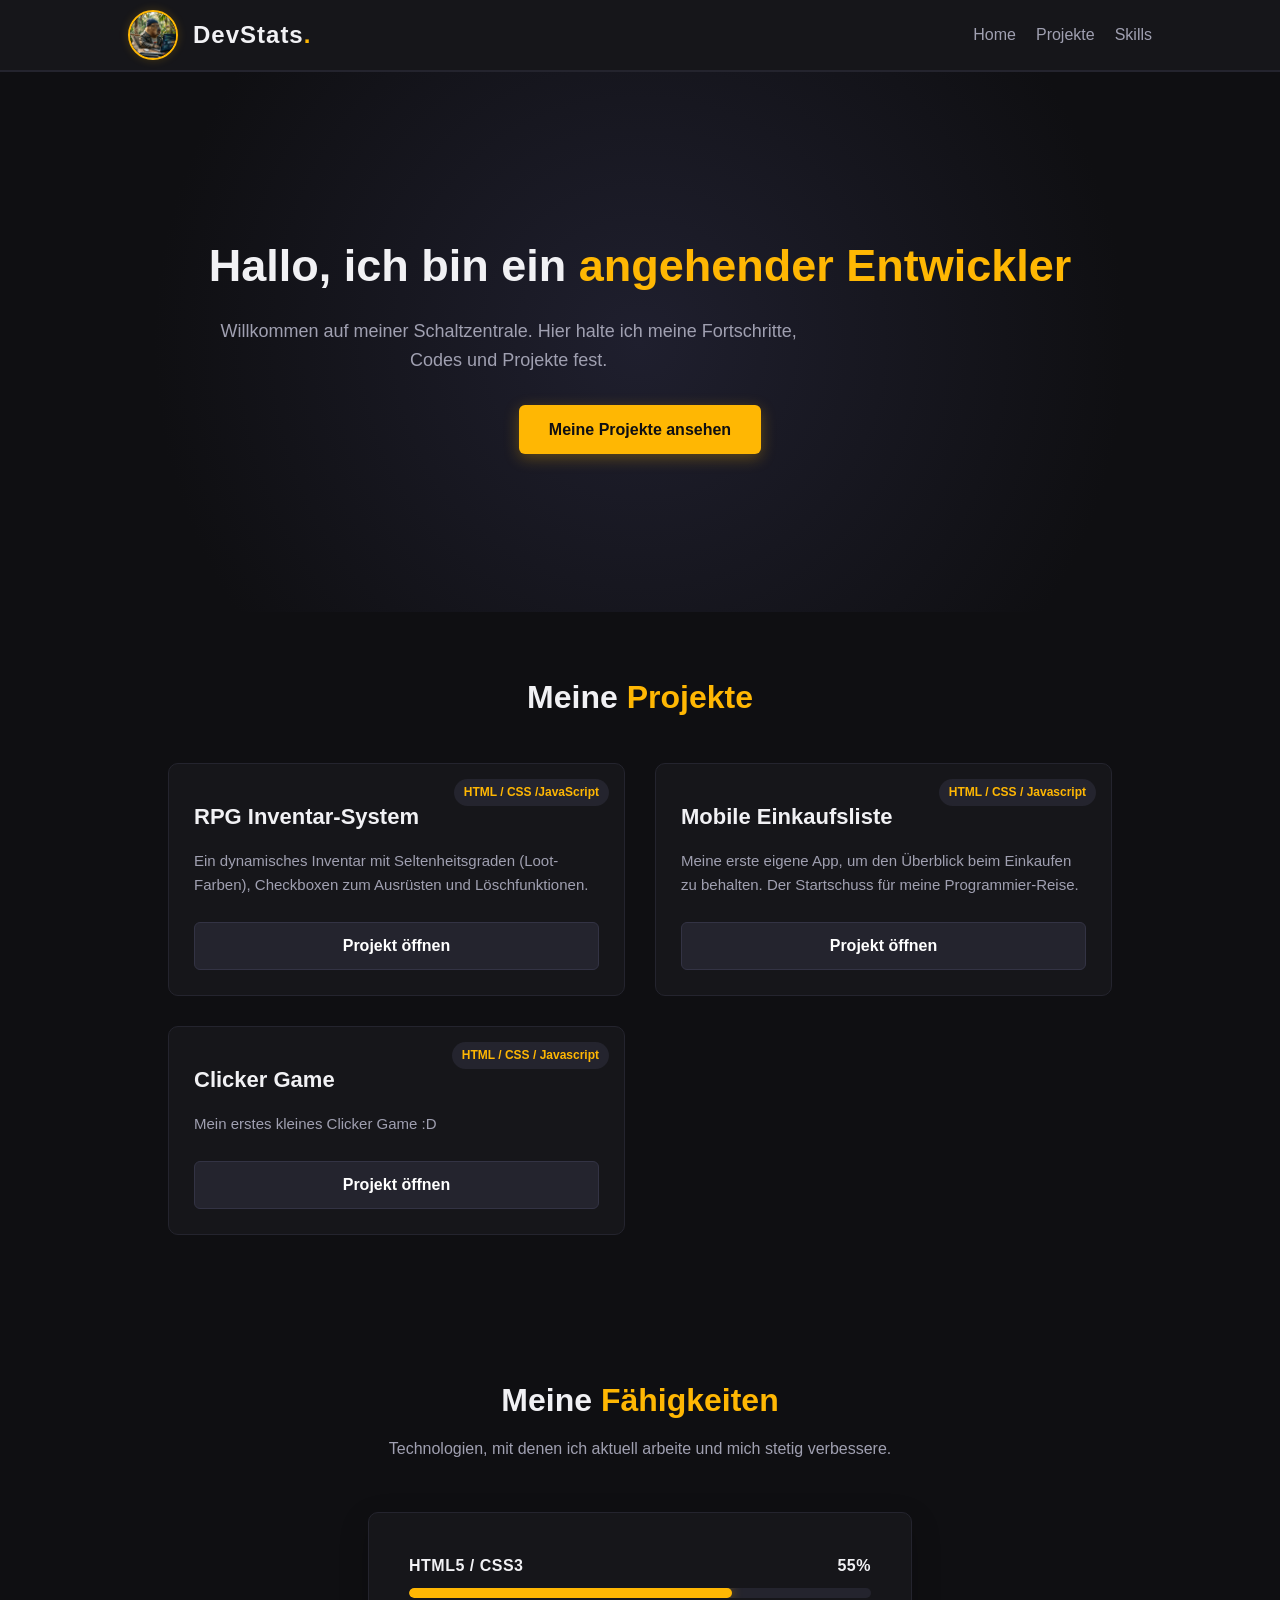
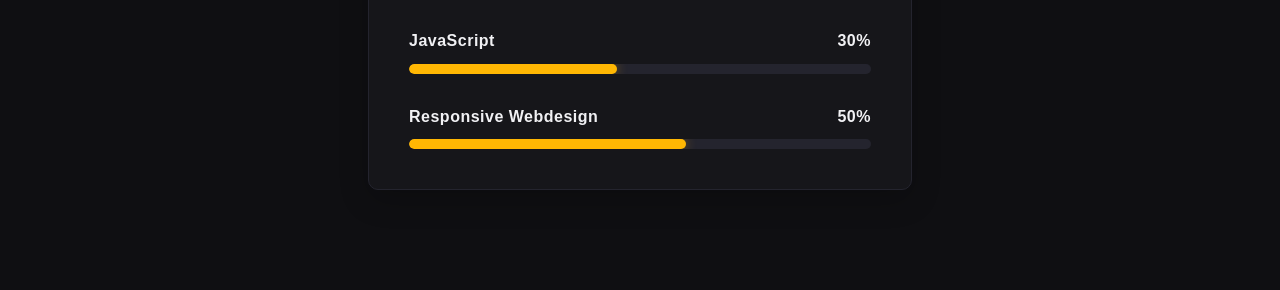
==== index.html @ e4fd473c "Modify skill percentages in index.html Updated skill levels for HTML, JavaScript, and Responsive Web" ====
<!DOCTYPE html>
<html lang="de">
<head>
    <meta charset="UTF-8">
    <meta name="viewport" content="width=device-width, initial-scale=1.0">
    <title>Mein Entwickler Portfolio</title>
    <link rel="stylesheet" href="style.css">
</head>
<body>

    <nav class="navbar">
        <div class="brand-container">
            <img src="capybara.png" alt="Dev Capybara" class="nav-avatar">
            <div class="logo">DevStats<span>.</span></div>
        </div>
        
        <ul class="nav-links">
            <li><a href="#home">Home</a></li>
            <li><a href="#projekte">Projekte</a></li>
            <li><a href="#skills">Skills</a></li>
        </ul>
    </nav>

    <header id="home" class="hero">
        <div class="hero-content">
            <h1>Hallo, ich bin ein <span class="highlight">angehender Entwickler</span></h1>
            <p>Willkommen auf meiner Schaltzentrale. Hier halte ich meine Fortschritte, Codes und Projekte fest.</p>
            <a href="#projekte" class="btn-main">Meine Projekte ansehen</a>
        </div>
    </header>

    <section id="projekte" class="projects-section">
        <h2>Meine <span class="highlight">Projekte</span></h2>
        
        <div class="projects-grid">
            
            <div class="project-card">
                <div class="card-badge">HTML / CSS /JavaScript</div>
                <h3>RPG Inventar-System</h3>
                <p>Ein dynamisches Inventar mit Seltenheitsgraden (Loot-Farben), Checkboxen zum Ausrüsten und Löschfunktionen.</p>
                <a href="invent/index.html" class="btn-link">Projekt öffnen</a>
            </div>

            <div class="project-card">
                <div class="card-badge">HTML / CSS / Javascript</div>
                <h3>Mobile Einkaufsliste</h3>
                <p>Meine erste eigene App, um den Überblick beim Einkaufen zu behalten. Der Startschuss für meine Programmier-Reise.</p>
                <a href="einkauf/index.html" class="btn-link">Projekt öffnen</a>
            </div>

            <div class="project-card">
                <div class="card-badge">HTML / CSS / Javascript</div>
                <h3>Clicker Game</h3>
                <p>Mein erstes kleines Clicker Game :D</p>
                <a href="clicker/index.html" class="btn-link">Projekt öffnen</a>
            </div>

        </div>
    </section>
<section id="skills" class="skills-section">
        <h2>Meine <span class="highlight">Fähigkeiten</span></h2>
        <p class="skills-subtitle">Technologien, mit denen ich aktuell arbeite und mich stetig verbessere.</p>
        
        <div class="skills-container">
            
            <div class="skill-box">
                <div class="skill-info">
                    <span>HTML5 / CSS3</span>
                    <span>55%</span>
                </div>
                <div class="progress-bar">
                    <div class="progress-fill html-css"></div>
                </div>
            </div>

            <div class="skill-box">
                <div class="skill-info">
                    <span>JavaScript</span>
                    <span>30%</span>
                </div>
                <div class="progress-bar">
                    <div class="progress-fill js"></div>
                </div>
            </div>

            <div class="skill-box">
                <div class="skill-info">
                    <span>Responsive Webdesign</span>
                    <span>50%</span>
                </div>
                <div class="progress-bar">
                    <div class="progress-fill responsive"></div>
                </div>
            </div>

        </div>
    </section>
</body>
</html>
---- style.css ----
/* ==========================================
   GLOBAL STYLES (HINTERGRUND & SCHRIFT)
   ========================================== */
* {
    box-sizing: border-box;
    margin: 0;
    padding: 0;
}

html {
    scroll-behavior: smooth; /* Sorgt für smoothes Scrollen beim Klick auf Nav-Links */
}

body {
    background-color: #0f0f12; /* Extrem edles, fast schwarzes Design */
    color: #f1f1f4;
    font-family: 'Segoe UI', Roboto, sans-serif;
    line-height: 1.6;
}

.highlight {
    color: #ffb703; /* Unser bewährtes Gold/Gelb für Akzente */
}

/* ==========================================
   NAVIGATIONSLEISTE (INKL. CAPYBARA)
   ========================================== */
.navbar {
    display: flex;
    justify-content: space-between;
    align-items: center;
    padding: 10px 10%; /* Perfekter Sitz für das Bild */
    background-color: #16161a;
    border-bottom: 2px solid #24242e;
    position: sticky;
    top: 0;
    z-index: 100;
}

/* Container, der Bild und Text sauber nebeneinander hält */
.brand-container {
    display: flex;
    align-items: center;
    gap: 15px; /* Abstand zwischen Capybara und Schrift */
}

/* STYLING FÜR DAS CAPYBARA BILD */
.nav-avatar {
    width: 50px;              /* Perfekte Größe für die Leiste */
    height: 50px;
    border-radius: 50%;       /* Macht das eckige Bild kreisrund */
    object-fit: cover;        /* Verhindert, dass das Bild verzerrt wird */
    border: 2px solid #ffb703; /* Edler goldener Rahmen */
    box-shadow: 0 0 10px rgba(255, 183, 3, 0.2);
    transition: transform 0.4s ease; /* Macht die Drehung geschmeidig */
}

/* Wenn man mit der Maus aufs Capybara zeigt, dreht es sich */
.nav-avatar:hover {
    transform: rotate(360deg);
}

.navbar .logo {
    font-size: 24px;
    font-weight: bold;
    letter-spacing: 1px;
}

.navbar .logo span {
    color: #ffb703;
}

.nav-links {
    display: flex;
    list-style: none;
}

.nav-links li {
    margin-left: 20px;
}

.nav-links a {
    color: #a0a0b1;
    text-decoration: none;
    font-weight: 500;
    transition: color 0.2s;
}

.nav-links a:hover {
    color: #ffb703;
}

/* ==========================================
   HERO SECTION (STARTBEREICH)
   ========================================== */
.hero {
    height: 60vh;
    display: flex;
    justify-content: center;
    align-items: center;
    text-align: center;
    background: radial-gradient(circle at center, #1f1f2e 0%, #0f0f12 70%);
    padding: 0 20px;
}

.hero h1 {
    font-size: 45px;
    margin-bottom: 15px;
}

.hero p {
    font-size: 18px;
    color: #a0a0b1;
    max-width: 600px;
    margin-bottom: 30px;
}

.btn-main {
    display: inline-block;
    padding: 12px 30px;
    background-color: #ffb703;
    color: #0f0f12;
    font-weight: bold;
    text-decoration: none;
    border-radius: 6px;
    box-shadow: 0 4px 15px rgba(255, 183, 3, 0.3);
    transition: transform 0.2s, background 0.2s;
}

.btn-main:hover {
    background-color: #e6a400;
    transform: translateY(-2px);
}

/* ==========================================
   PROJEKTBEREICH (GRID & KARTEN)
   ========================================== */
.projects-section {
    padding: 60px 10%;
    max-width: 1200px;
    margin: 0 auto;
}

.projects-section h2 {
    font-size: 32px;
    margin-bottom: 40px;
    text-align: center;
}

/* Das Grid-System für die Karten */
.projects-grid {
    display: grid;
    grid-template-columns: repeat(auto-fit, minmax(300px, 1fr)); /* Macht es automatisch responsiv */
    gap: 30px;
}

/* EINE PROJEKT-KARTE */
.project-card {
    background-color: #16161a;
    border: 1px solid #24242e;
    border-radius: 10px;
    padding: 25px;
    position: relative;
    display: flex;
    flex-direction: column;
    justify-content: space-between;
    transition: transform 0.3s, border-color 0.3s, box-shadow 0.3s;
}

.project-card:hover {
    transform: translateY(-5px); /* Karte hebt sich leicht an */
    border-color: #ffb703;
    box-shadow: 0 10px 20px rgba(0, 0, 0, 0.3);
}

.card-badge {
    position: absolute;
    top: 15px;
    right: 15px;
    background-color: #24242e;
    color: #ffb703;
    font-size: 12px;
    padding: 4px 10px;
    border-radius: 20px;
    font-weight: bold;
}

.project-card h3 {
    margin-top: 10px;
    margin-bottom: 15px;
    font-size: 22px;
}

.project-card p {
    color: #a0a0b1;
    font-size: 15px;
    margin-bottom: 25px;
    flex-grow: 1;
}

/* Die Links, die wie Buttons aussehen */
.btn-link {
    display: block;             /* Macht den Link breit wie einen Button */
    text-align: center;         /* Zentriert den Text */
    text-decoration: none;      /* Entfernt den Unterstrich */
    background-color: #24242e;
    color: white;
    border: 1px solid #333344;
    padding: 10px;
    border-radius: 6px;
    cursor: pointer;
    font-weight: bold;
    width: 100%;
    transition: background 0.2s, color 0.2s;
}

.btn-link:hover {
    background-color: #ffb703;
    color: #0f0f12;
    border-color: #ffb703;
}

/* ZUKUNFTS-KARTE (AUSGEGRAUT) */
.future-card {
    border-style: dashed; /* Gestrichelter Rahmen */
    opacity: 0.5;
    align-items: center;
    justify-content: center;
    text-align: center;
}

.lock-icon {
    font-size: 30px;
    margin-top: 15px;
}
/* ==========================================
   SKILLS SECTION (PROFESSIONAL)
   ========================================== */
.skills-section {
    padding: 80px 10% 100px 10%; /* Genug Platz nach unten */
    max-width: 800px;            /* Etwas schmaler für eine edle Optik */
    margin: 0 auto;
}

.skills-section h2 {
    font-size: 32px;
    margin-bottom: 10px;
    text-align: center;
}

.skills-subtitle {
    text-align: center;
    color: #a0a0b1;
    margin-bottom: 50px;
    font-size: 16px;
}

.skills-container {
    background-color: #16161a;
    border: 1px solid #24242e;
    border-radius: 10px;
    padding: 40px;
    box-shadow: 0 10px 30px rgba(0, 0, 0, 0.2);
}

/* Einzelner Skill-Block */
.skill-box {
    margin-bottom: 30px;
}
.skill-box:last-child {
    margin-bottom: 0; /* Entfernt den Abstand beim letzten Element */
}

/* Text über dem Balken */
.skill-info {
    display: flex;
    justify-content: space-between; /* Name links, Prozentzahl rechts */
    margin-bottom: 10px;
    font-weight: 600;
    font-size: 16px;
    letter-spacing: 0.5px;
}

/* Der graue Hintergrund-Balken */
.progress-bar {
    width: 100%;
    height: 10px;
    background-color: #24242e;
    border-radius: 5px;
    overflow: hidden; /* Schneidet die inneren Ecken sauber ab */
}

/* Die farbige Füllung */
.progress-fill {
    height: 100%;
    background-color: #ffb703; /* Unser edles Gold */
    border-radius: 5px;
    box-shadow: 0 0 12px rgba(255, 183, 3, 0.4); /* Dezentes, modernes Leuchten */
}

/* Hier steuern wir exakt die Prozentwerte für die Optik */
.html-css { width: 70%; }
.js       { width: 45%; }
.responsive { width: 60%; }
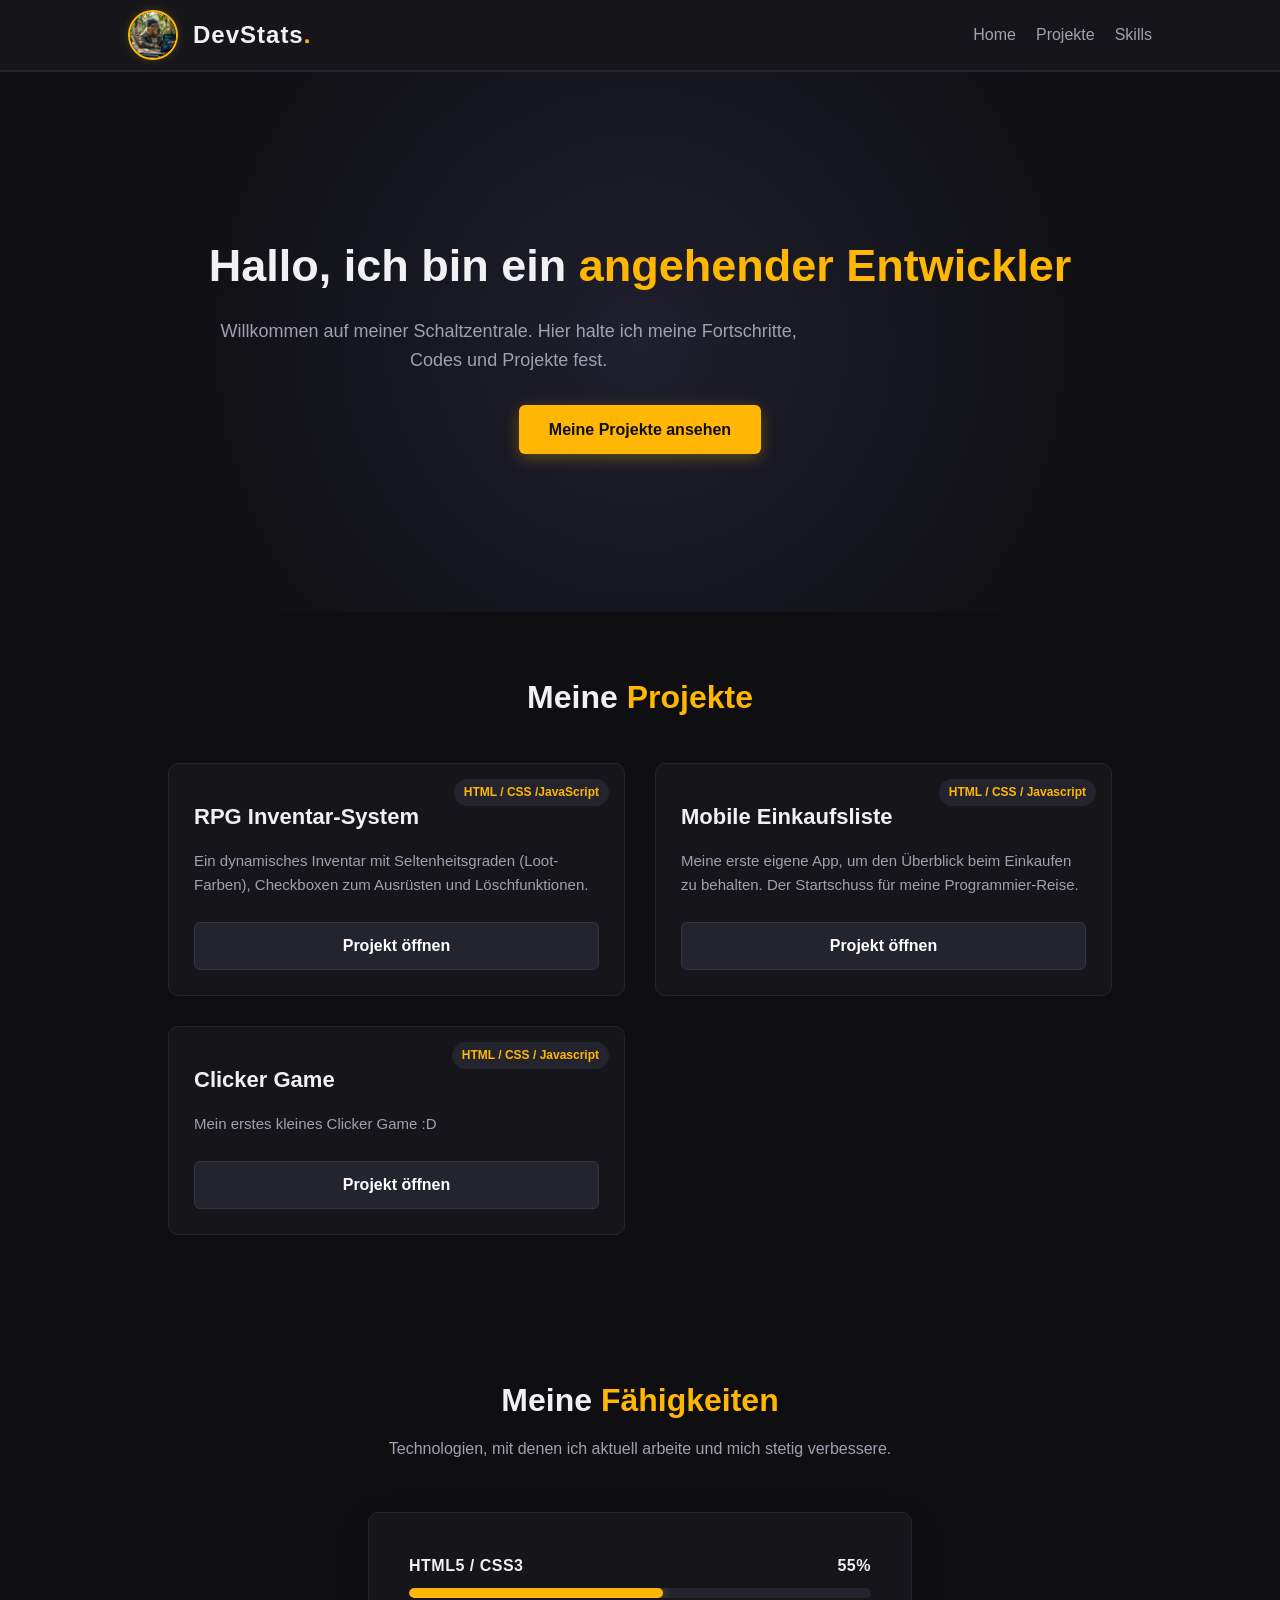
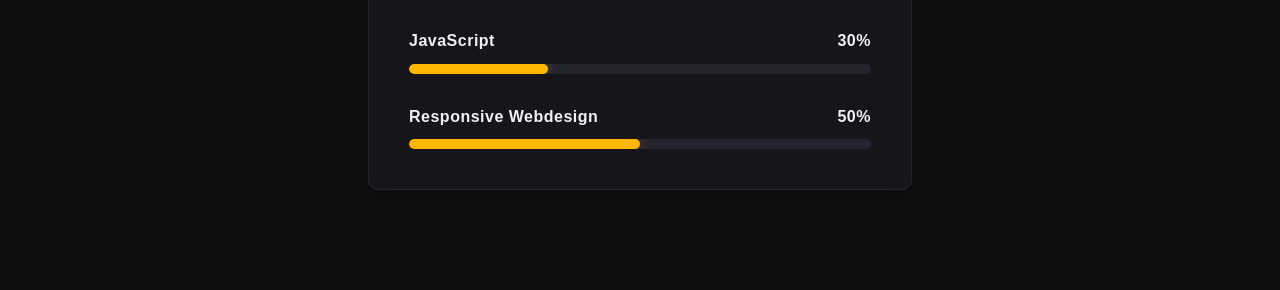
==== commit 929ccad2: "Update index.html" ====
--- a/index.html
+++ b/index.html
@@ -6,6 +6,18 @@
     <title>Mein Entwickler Portfolio</title>
     <link rel="stylesheet" href="style.css">
 </head>
+
+<!-- Google tag (gtag.js) -->
+<script async src="https://www.googletagmanager.com/gtag/js?id=G-N8KPRWXZYL"></script>
+<script>
+  window.dataLayer = window.dataLayer || [];
+  function gtag(){dataLayer.push(arguments);}
+  gtag('js', new Date());
+
+  gtag('config', 'G-N8KPRWXZYL');
+</script>
+
+    
 <body>
 
     <nav class="navbar">
--- a/style.css
+++ b/style.css
@@ -8,18 +8,17 @@
 }
 
 html {
-    scroll-behavior: smooth; /* Sorgt für smoothes Scrollen beim Klick auf Nav-Links */
-}
+    scroll-behavior: smooth;
 
 body {
-    background-color: #0f0f12; /* Extrem edles, fast schwarzes Design */
+    background-color: #0f0f12; 
     color: #f1f1f4;
     font-family: 'Segoe UI', Roboto, sans-serif;
     line-height: 1.6;
 }
 
 .highlight {
-    color: #ffb703; /* Unser bewährtes Gold/Gelb für Akzente */
+    color: #ffb703; 
 }
 
 /* ==========================================
@@ -29,7 +28,7 @@
     display: flex;
     justify-content: space-between;
     align-items: center;
-    padding: 10px 10%; /* Perfekter Sitz für das Bild */
+    padding: 10px 10%; 
     background-color: #16161a;
     border-bottom: 2px solid #24242e;
     position: sticky;
@@ -37,22 +36,22 @@
     z-index: 100;
 }
 
-/* Container, der Bild und Text sauber nebeneinander hält */
+
 .brand-container {
     display: flex;
     align-items: center;
-    gap: 15px; /* Abstand zwischen Capybara und Schrift */
+    gap: 15px; 
 }
 
 /* STYLING FÜR DAS CAPYBARA BILD */
 .nav-avatar {
-    width: 50px;              /* Perfekte Größe für die Leiste */
+    width: 50px;              
     height: 50px;
-    border-radius: 50%;       /* Macht das eckige Bild kreisrund */
-    object-fit: cover;        /* Verhindert, dass das Bild verzerrt wird */
-    border: 2px solid #ffb703; /* Edler goldener Rahmen */
+    border-radius: 50%;      
+    object-fit: cover;       
+    border: 2px solid #ffb703; 
     box-shadow: 0 0 10px rgba(255, 183, 3, 0.2);
-    transition: transform 0.4s ease; /* Macht die Drehung geschmeidig */
+    transition: transform 0.4s ease;
 }
 
 /* Wenn man mit der Maus aufs Capybara zeigt, dreht es sich */
@@ -147,10 +146,10 @@
     text-align: center;
 }
 
-/* Das Grid-System für die Karten */
+
 .projects-grid {
     display: grid;
-    grid-template-columns: repeat(auto-fit, minmax(300px, 1fr)); /* Macht es automatisch responsiv */
+    grid-template-columns: repeat(auto-fit, minmax(300px, 1fr)); 
     gap: 30px;
 }
 
@@ -168,7 +167,7 @@
 }
 
 .project-card:hover {
-    transform: translateY(-5px); /* Karte hebt sich leicht an */
+    transform: translateY(-5px); 
     border-color: #ffb703;
     box-shadow: 0 10px 20px rgba(0, 0, 0, 0.3);
 }
@@ -200,9 +199,9 @@
 
 /* Die Links, die wie Buttons aussehen */
 .btn-link {
-    display: block;             /* Macht den Link breit wie einen Button */
-    text-align: center;         /* Zentriert den Text */
-    text-decoration: none;      /* Entfernt den Unterstrich */
+    display: block;             
+    text-align: center;         
+    text-decoration: none;      
     background-color: #24242e;
     color: white;
     border: 1px solid #333344;
@@ -222,7 +221,7 @@
 
 /* ZUKUNFTS-KARTE (AUSGEGRAUT) */
 .future-card {
-    border-style: dashed; /* Gestrichelter Rahmen */
+    border-style: dashed;
     opacity: 0.5;
     align-items: center;
     justify-content: center;
@@ -234,11 +233,11 @@
     margin-top: 15px;
 }
 /* ==========================================
-   SKILLS SECTION (PROFESSIONAL)
+   SKILLS SECTION 
    ========================================== */
 .skills-section {
-    padding: 80px 10% 100px 10%; /* Genug Platz nach unten */
-    max-width: 800px;            /* Etwas schmaler für eine edle Optik */
+    padding: 80px 10% 100px 10%;
+    max-width: 800px;           
     margin: 0 auto;
 }
 
@@ -268,13 +267,13 @@
     margin-bottom: 30px;
 }
 .skill-box:last-child {
-    margin-bottom: 0; /* Entfernt den Abstand beim letzten Element */
+    margin-bottom: 0; 
 }
 
 /* Text über dem Balken */
 .skill-info {
     display: flex;
-    justify-content: space-between; /* Name links, Prozentzahl rechts */
+    justify-content: space-between; 
     margin-bottom: 10px;
     font-weight: 600;
     font-size: 16px;
@@ -287,18 +286,18 @@
     height: 10px;
     background-color: #24242e;
     border-radius: 5px;
-    overflow: hidden; /* Schneidet die inneren Ecken sauber ab */
+    overflow: hidden;
 }
 
 /* Die farbige Füllung */
 .progress-fill {
     height: 100%;
-    background-color: #ffb703; /* Unser edles Gold */
+    background-color: #ffb703;
     border-radius: 5px;
-    box-shadow: 0 0 12px rgba(255, 183, 3, 0.4); /* Dezentes, modernes Leuchten */
-}
-
-/* Hier steuern wir exakt die Prozentwerte für die Optik */
-.html-css { width: 70%; }
-.js       { width: 45%; }
-.responsive { width: 60%; }+    box-shadow: 0 0 12px rgba(255, 183, 3, 0.4); 
+}
+
+/* Hier steuern ich exakt die Prozentwerte für die Optik */
+.html-css { width: 55%; }
+.js       { width: 30%; }
+.responsive { width: 50%; }
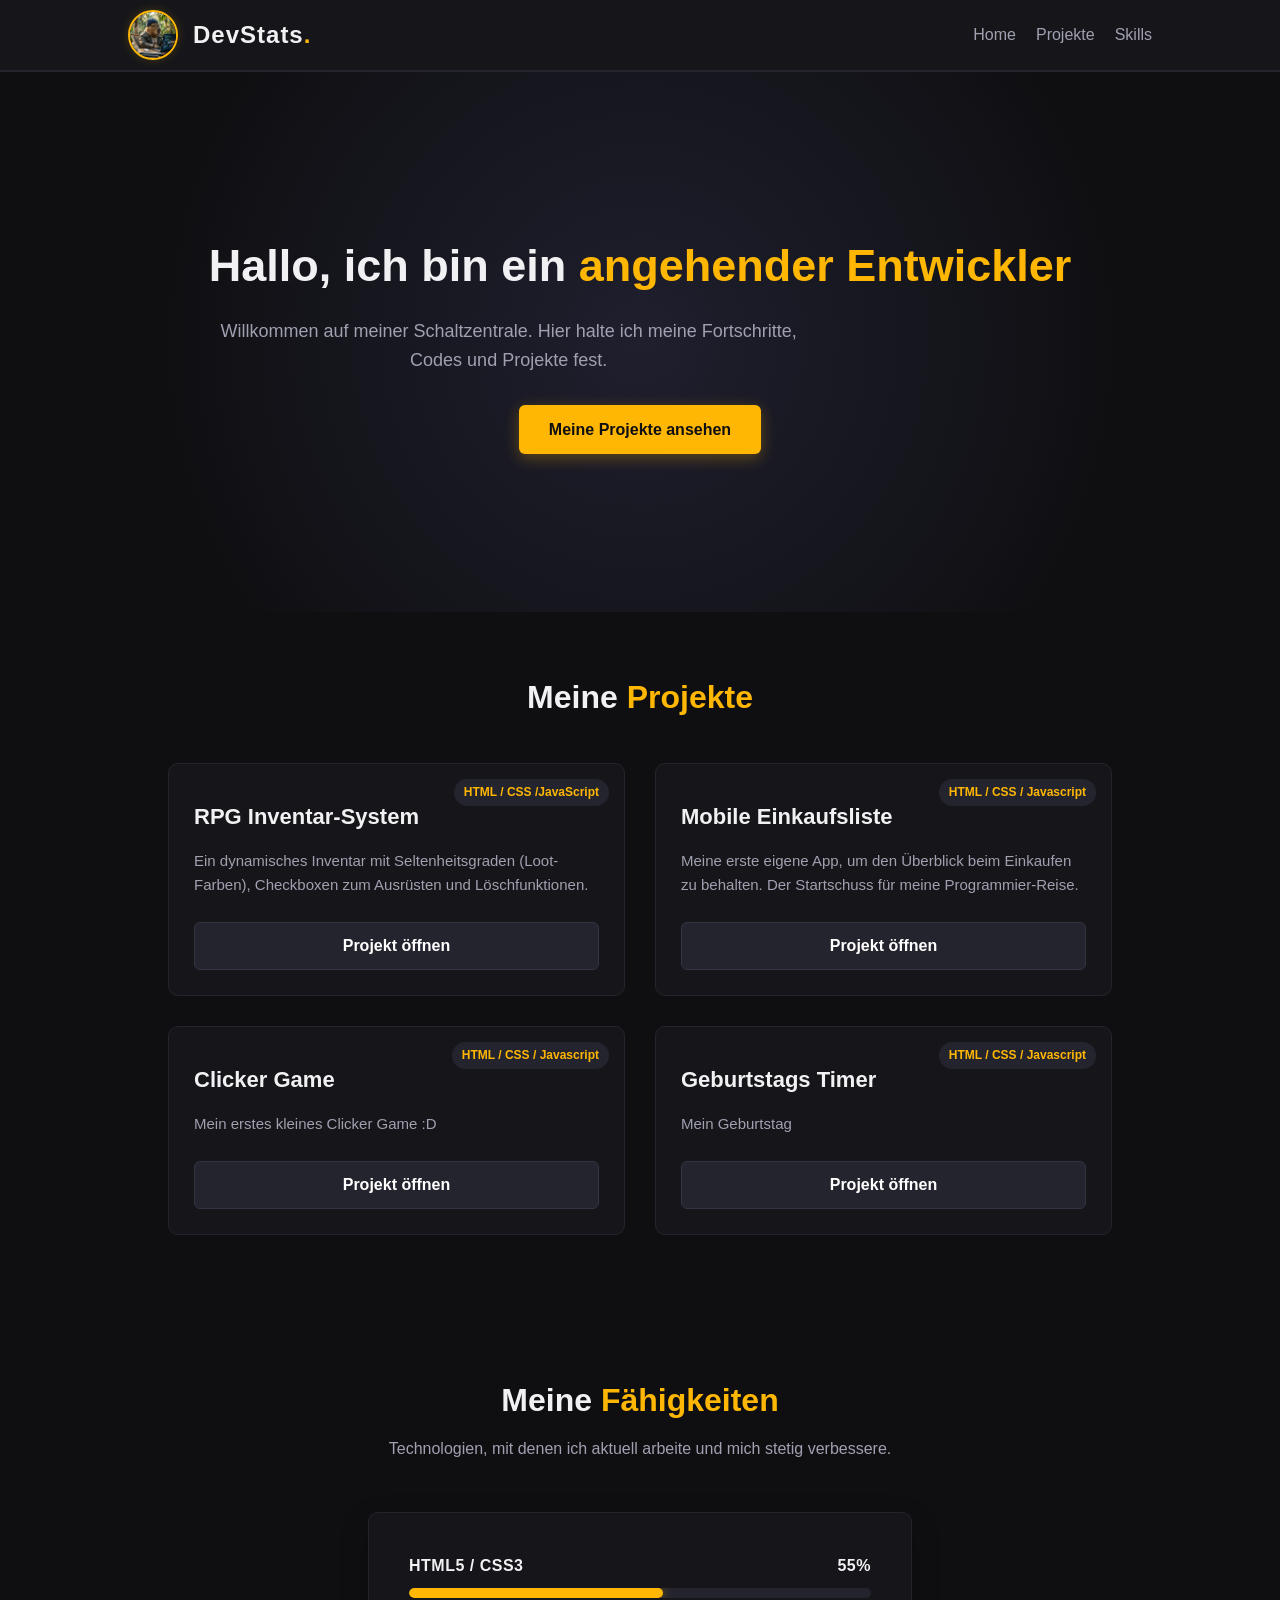
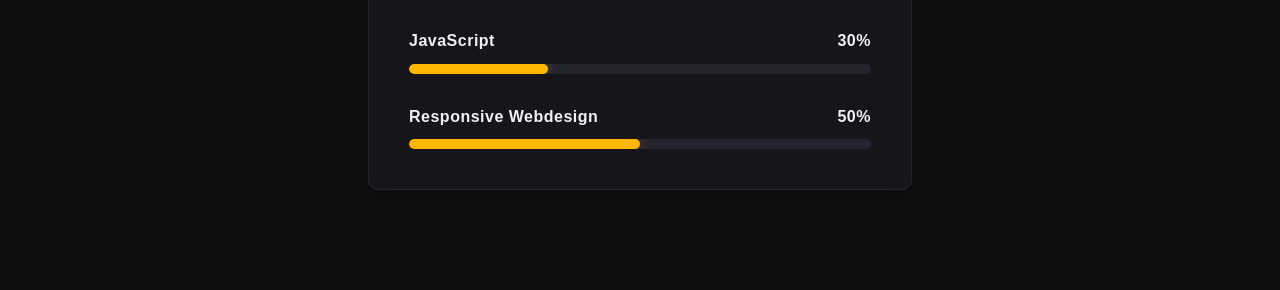
==== commit fb5211c1: "Update index.html" ====
--- a/index.html
+++ b/index.html
@@ -66,7 +66,12 @@
                 <p>Mein erstes kleines Clicker Game :D</p>
                 <a href="clicker/index.html" class="btn-link">Projekt öffnen</a>
             </div>
-
+<div class="project-card">
+                <div class="card-badge">HTML / CSS / Javascript</div>
+                <h3>Geburtstags Timer</h3>
+                <p>Mein Geburtstag</p>
+                <a href="timer/index.html" class="btn-link">Projekt öffnen</a>
+            </div>
         </div>
     </section>
 <section id="skills" class="skills-section">
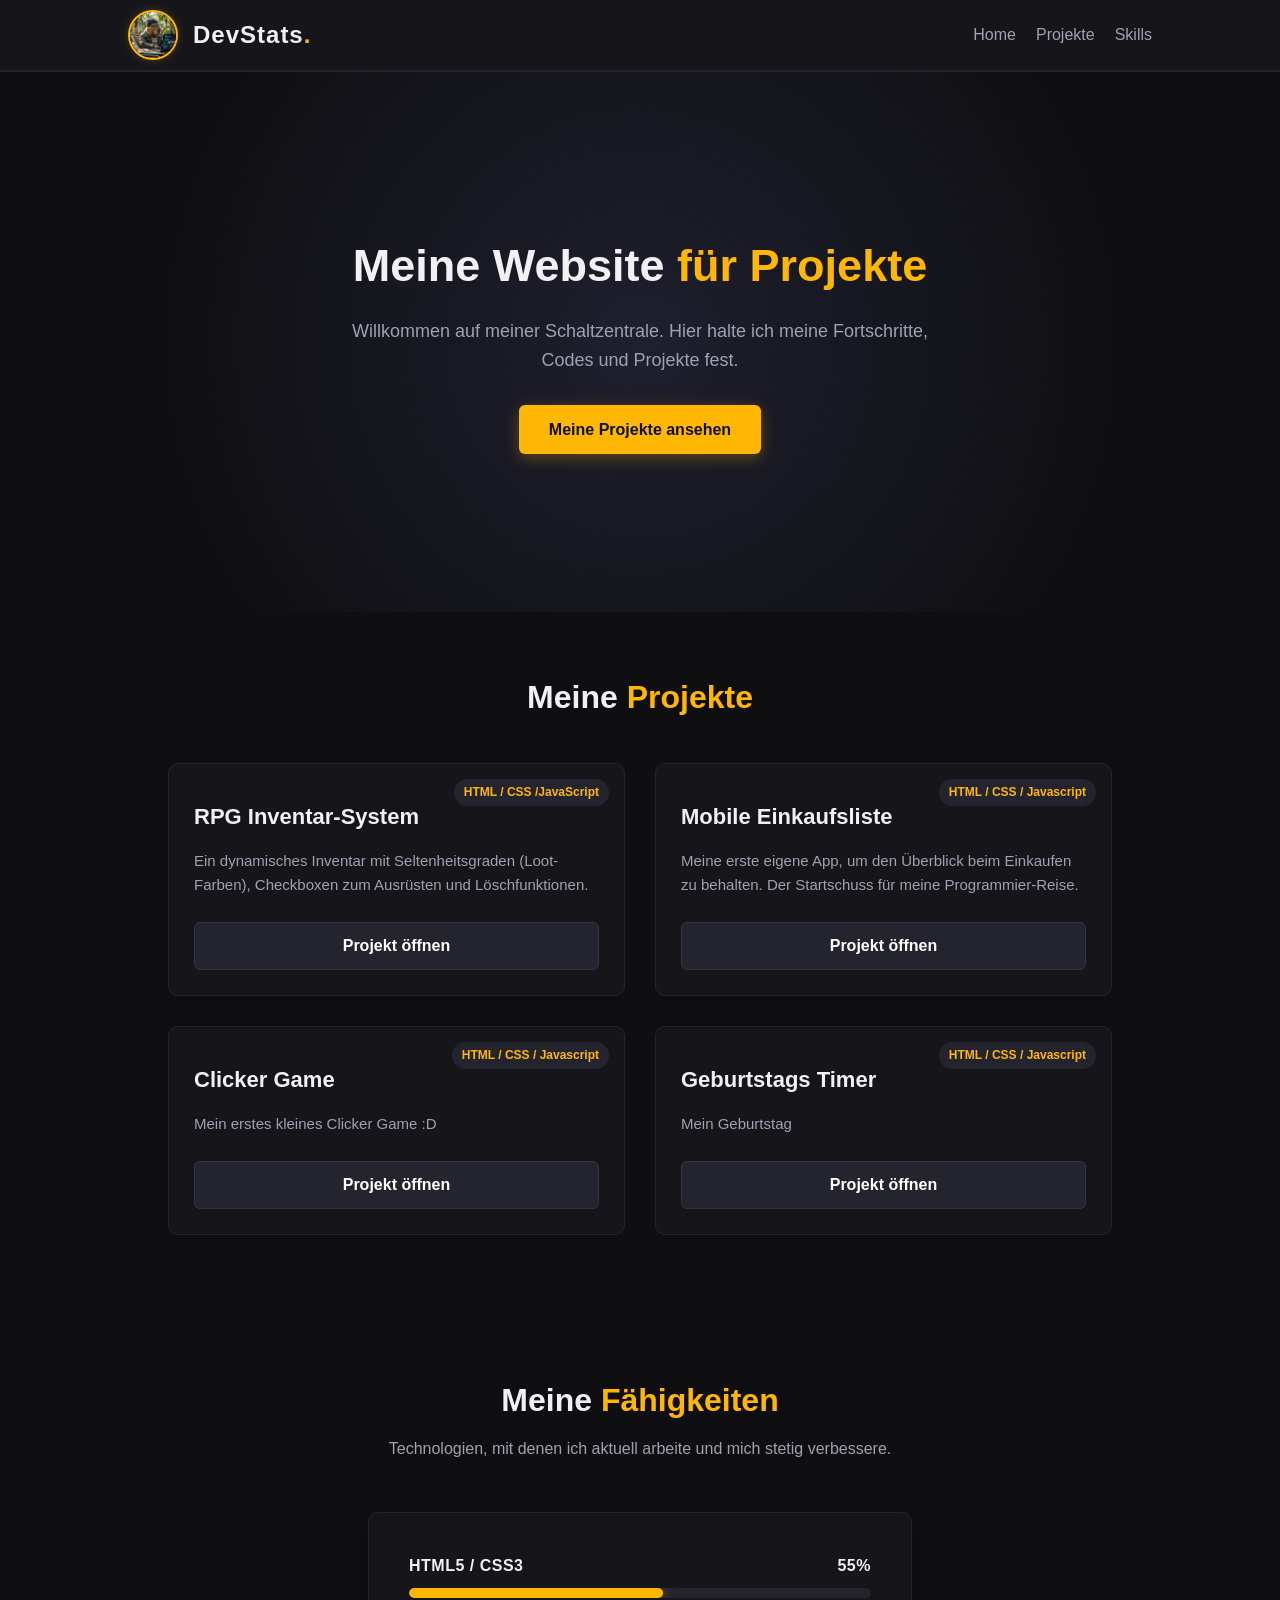
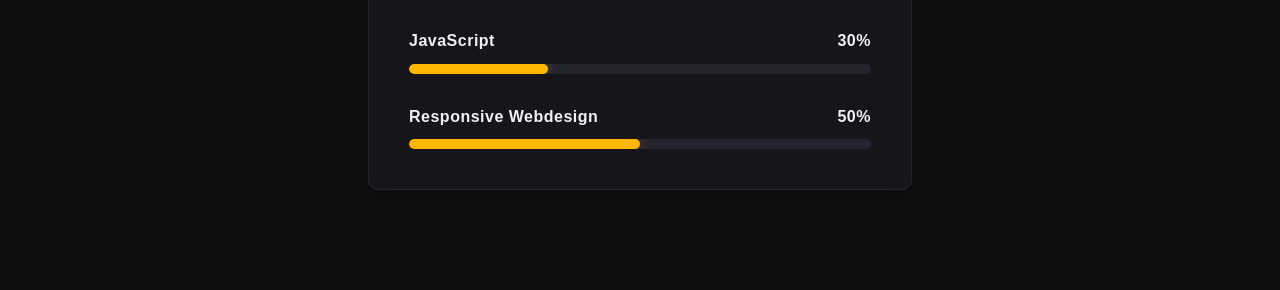
==== commit a4e821a8: "Update index.html" ====
--- a/index.html
+++ b/index.html
@@ -35,7 +35,7 @@
 
     <header id="home" class="hero">
         <div class="hero-content">
-            <h1>Hallo, ich bin ein <span class="highlight">angehender Entwickler</span></h1>
+            <h1>Meine Website  <span class="highlight">für Projekte</span></h1>
             <p>Willkommen auf meiner Schaltzentrale. Hier halte ich meine Fortschritte, Codes und Projekte fest.</p>
             <a href="#projekte" class="btn-main">Meine Projekte ansehen</a>
         </div>
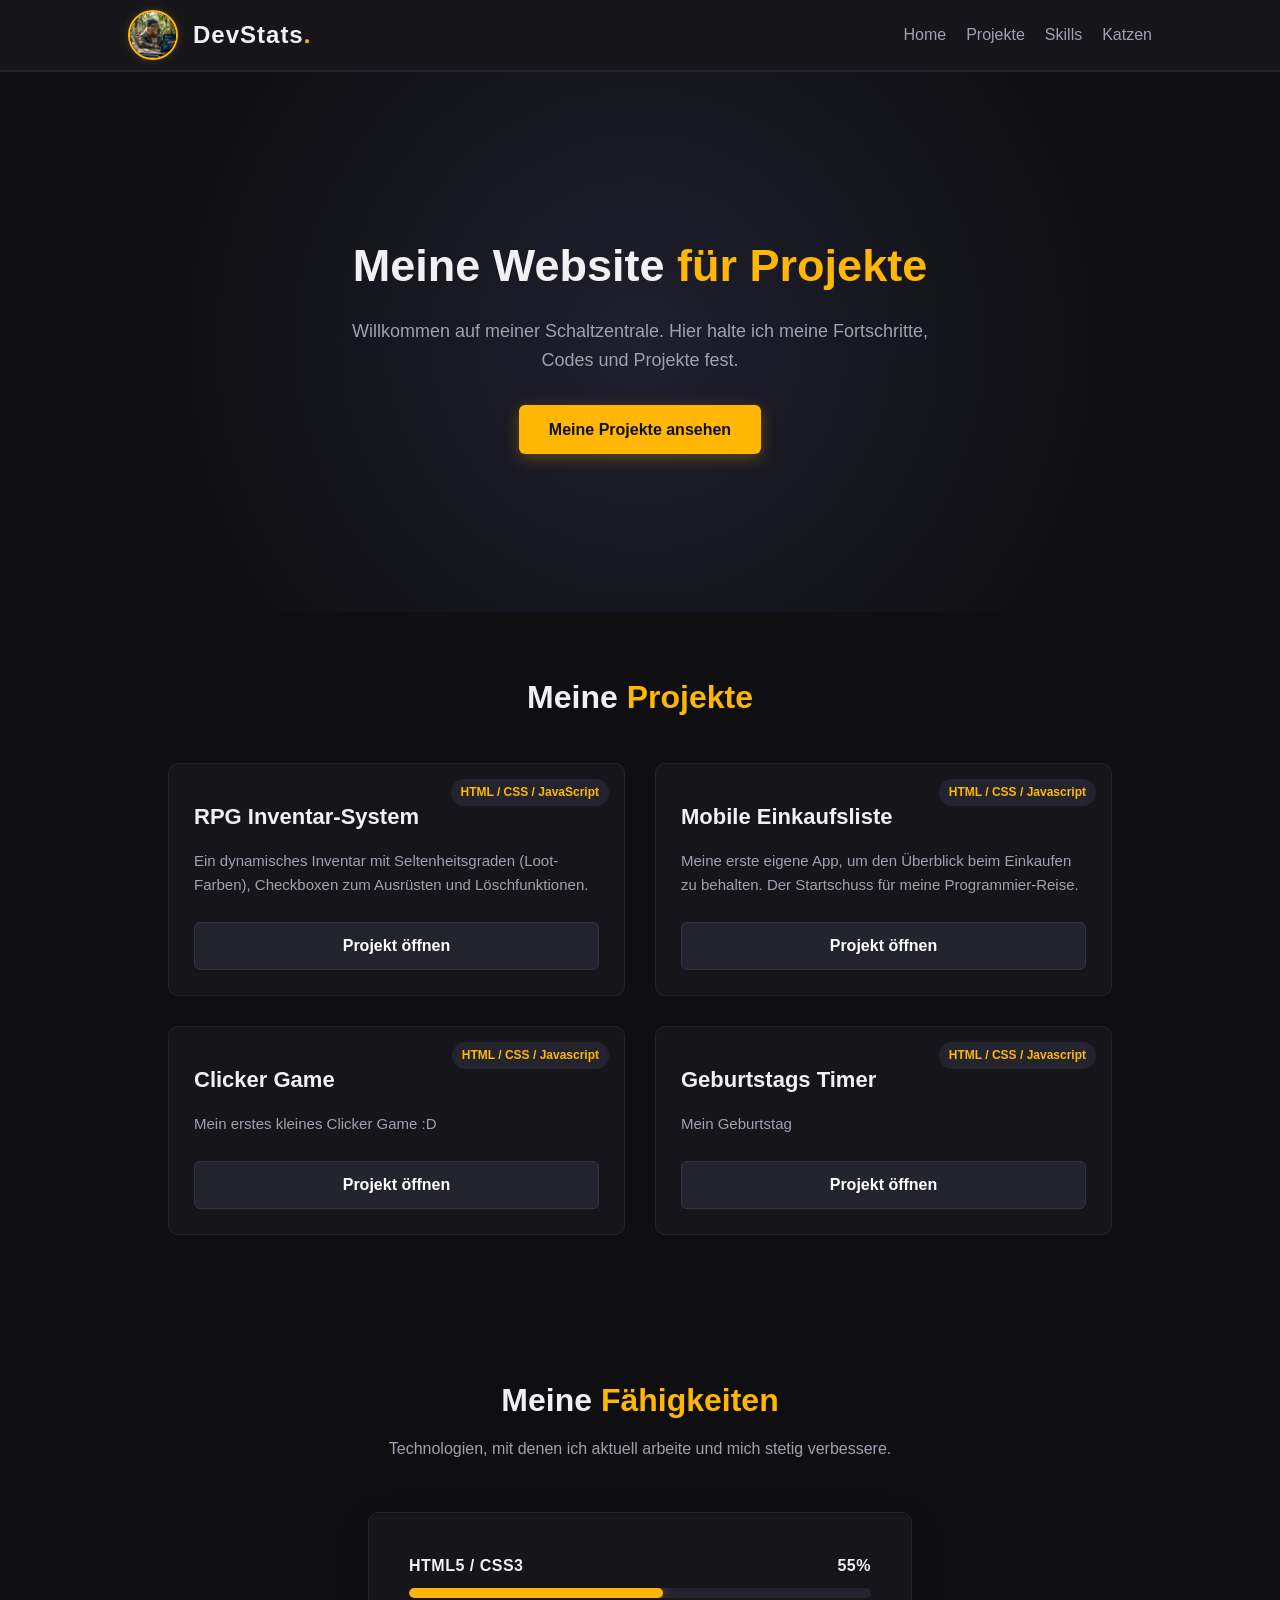
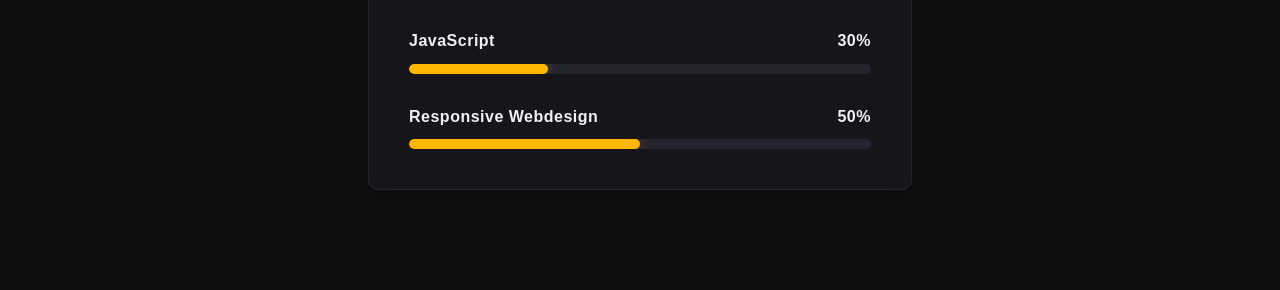
==== commit 188e1797: "Add files via upload" ====
--- a/index.html
+++ b/index.html
@@ -17,7 +17,6 @@
   gtag('config', 'G-N8KPRWXZYL');
 </script>
 
-    
 <body>
 
     <nav class="navbar">
@@ -30,12 +29,13 @@
             <li><a href="#home">Home</a></li>
             <li><a href="#projekte">Projekte</a></li>
             <li><a href="#skills">Skills</a></li>
+            <li><a href="galerie.html">Katzen</a></li>
         </ul>
     </nav>
 
     <header id="home" class="hero">
         <div class="hero-content">
-            <h1>Meine Website  <span class="highlight">für Projekte</span></h1>
+            <h1>Meine Website <span class="highlight">für Projekte</span></h1>
             <p>Willkommen auf meiner Schaltzentrale. Hier halte ich meine Fortschritte, Codes und Projekte fest.</p>
             <a href="#projekte" class="btn-main">Meine Projekte ansehen</a>
         </div>
@@ -47,7 +47,7 @@
         <div class="projects-grid">
             
             <div class="project-card">
-                <div class="card-badge">HTML / CSS /JavaScript</div>
+                <div class="card-badge">HTML / CSS / JavaScript</div>
                 <h3>RPG Inventar-System</h3>
                 <p>Ein dynamisches Inventar mit Seltenheitsgraden (Loot-Farben), Checkboxen zum Ausrüsten und Löschfunktionen.</p>
                 <a href="invent/index.html" class="btn-link">Projekt öffnen</a>
@@ -66,15 +66,18 @@
                 <p>Mein erstes kleines Clicker Game :D</p>
                 <a href="clicker/index.html" class="btn-link">Projekt öffnen</a>
             </div>
-<div class="project-card">
+
+            <div class="project-card">
                 <div class="card-badge">HTML / CSS / Javascript</div>
                 <h3>Geburtstags Timer</h3>
                 <p>Mein Geburtstag</p>
                 <a href="timer/index.html" class="btn-link">Projekt öffnen</a>
             </div>
+
         </div>
     </section>
-<section id="skills" class="skills-section">
+
+    <section id="skills" class="skills-section">
         <h2>Meine <span class="highlight">Fähigkeiten</span></h2>
         <p class="skills-subtitle">Technologien, mit denen ich aktuell arbeite und mich stetig verbessere.</p>
         
@@ -112,5 +115,6 @@
 
         </div>
     </section>
+
 </body>
-</html>
+</html>
--- a/style.css
+++ b/style.css
@@ -9,6 +9,7 @@
 
 html {
     scroll-behavior: smooth;
+}
 
 body {
     background-color: #0f0f12; 
@@ -35,7 +36,6 @@
     top: 0;
     z-index: 100;
 }
-
 
 .brand-container {
     display: flex;
@@ -54,7 +54,6 @@
     transition: transform 0.4s ease;
 }
 
-/* Wenn man mit der Maus aufs Capybara zeigt, dreht es sich */
 .nav-avatar:hover {
     transform: rotate(360deg);
 }
@@ -146,14 +145,12 @@
     text-align: center;
 }
 
-
 .projects-grid {
     display: grid;
     grid-template-columns: repeat(auto-fit, minmax(300px, 1fr)); 
     gap: 30px;
 }
 
-/* EINE PROJEKT-KARTE */
 .project-card {
     background-color: #16161a;
     border: 1px solid #24242e;
@@ -197,7 +194,6 @@
     flex-grow: 1;
 }
 
-/* Die Links, die wie Buttons aussehen */
 .btn-link {
     display: block;             
     text-align: center;         
@@ -219,19 +215,6 @@
     border-color: #ffb703;
 }
 
-/* ZUKUNFTS-KARTE (AUSGEGRAUT) */
-.future-card {
-    border-style: dashed;
-    opacity: 0.5;
-    align-items: center;
-    justify-content: center;
-    text-align: center;
-}
-
-.lock-icon {
-    font-size: 30px;
-    margin-top: 15px;
-}
 /* ==========================================
    SKILLS SECTION 
    ========================================== */
@@ -262,7 +245,6 @@
     box-shadow: 0 10px 30px rgba(0, 0, 0, 0.2);
 }
 
-/* Einzelner Skill-Block */
 .skill-box {
     margin-bottom: 30px;
 }
@@ -270,7 +252,6 @@
     margin-bottom: 0; 
 }
 
-/* Text über dem Balken */
 .skill-info {
     display: flex;
     justify-content: space-between; 
@@ -280,7 +261,6 @@
     letter-spacing: 0.5px;
 }
 
-/* Der graue Hintergrund-Balken */
 .progress-bar {
     width: 100%;
     height: 10px;
@@ -289,7 +269,6 @@
     overflow: hidden;
 }
 
-/* Die farbige Füllung */
 .progress-fill {
     height: 100%;
     background-color: #ffb703;
@@ -297,7 +276,146 @@
     box-shadow: 0 0 12px rgba(255, 183, 3, 0.4); 
 }
 
-/* Hier steuern ich exakt die Prozentwerte für die Optik */
 .html-css { width: 55%; }
 .js       { width: 30%; }
 .responsive { width: 50%; }
+
+/* ==========================================
+   KATZEN-GALERIE & SLIDER / RANKING
+   ========================================== */
+.container {
+    max-width: 1000px;
+    margin: 40px auto;
+    padding: 0 20px;
+}
+
+.anfang {
+    text-align: center;
+    margin-bottom: 40px;
+}
+
+.anfang h1 {
+    font-size: 36px;
+    margin-bottom: 20px;
+    color: #f1f1f4;
+}
+
+.anfang nav ul {
+    display: flex;
+    justify-content: center;
+    gap: 20px;
+    list-style: none;
+    background-color: #16161a;
+    padding: 15px;
+    border-radius: 8px;
+    border: 1px solid #24242e;
+}
+
+.anfang nav a {
+    color: #a0a0b1;
+    text-decoration: none;
+    font-weight: bold;
+    transition: color 0.2s;
+}
+
+.anfang nav a:hover {
+    color: #ffb703;
+}
+
+/* Galerie Grid */
+.gallery-grid {
+    display: grid;
+    grid-template-columns: repeat(auto-fit, minmax(280px, 1fr));
+    gap: 25px;
+    margin-top: 30px;
+}
+
+.gallery-card {
+    background-color: #16161a;
+    border: 1px solid #24242e;
+    border-radius: 12px;
+    overflow: hidden;
+    box-shadow: 0 5px 15px rgba(0,0,0,0.3);
+    transition: transform 0.3s ease, border-color 0.3s ease;
+}
+
+.gallery-card:hover {
+    transform: translateY(-5px);
+    border-color: #ffb703;
+}
+
+.gallery-card img {
+    width: 100%;
+    height: 300px;
+    object-fit: cover;
+    display: block;
+}
+
+/* Slider Styles */
+.slider-container {
+    position: relative;
+    max-width: 700px;
+    height: 450px;
+    margin: 30px auto;
+    border-radius: 12px;
+    overflow: hidden;
+    border: 2px solid #ffb703;
+    box-shadow: 0 0 20px rgba(255, 183, 3, 0.2);
+    background-color: #16161a; /* Dunkler Hintergrund, falls ein Bild schmaler ist */
+}
+
+.slide {
+    position: absolute;
+    top: 0;
+    left: 0;
+    width: 100%;
+    height: 100%;
+    opacity: 0;
+    transition: opacity 0.8s ease-in-out;
+}
+
+.slide.active {
+    opacity: 1;
+}
+
+.slide img {
+    width: 100%;
+    height: 100%;
+    object-fit: contain; /* Zeigt das gesamte Bild ohne Abschneiden */
+}
+
+/* Badges für Ranking im Slider */
+.slide-badge {
+    position: absolute;
+    top: 15px;
+    left: 15px;
+    background-color: rgba(22, 22, 26, 0.85);
+    color: #ffb703;
+    border: 1px solid #ffb703;
+    padding: 8px 16px;
+    border-radius: 20px;
+    font-weight: bold;
+    font-size: 18px;
+    z-index: 10;
+    box-shadow: 0 4px 10px rgba(0, 0, 0, 0.5);
+}
+
+/* Ranking Bereich */
+.ranking {
+    text-align: center;
+    background-color: #16161a;
+    border: 1px solid #24242e;
+    padding: 30px;
+    border-radius: 12px;
+    margin-top: 30px;
+}
+
+.ranking-label {
+    background-color: #24242e;
+    color: #ffb703;
+    text-align: center;
+    padding: 8px;
+    font-weight: bold;
+    font-size: 16px;
+    border-bottom: 1px solid #24242e;
+}
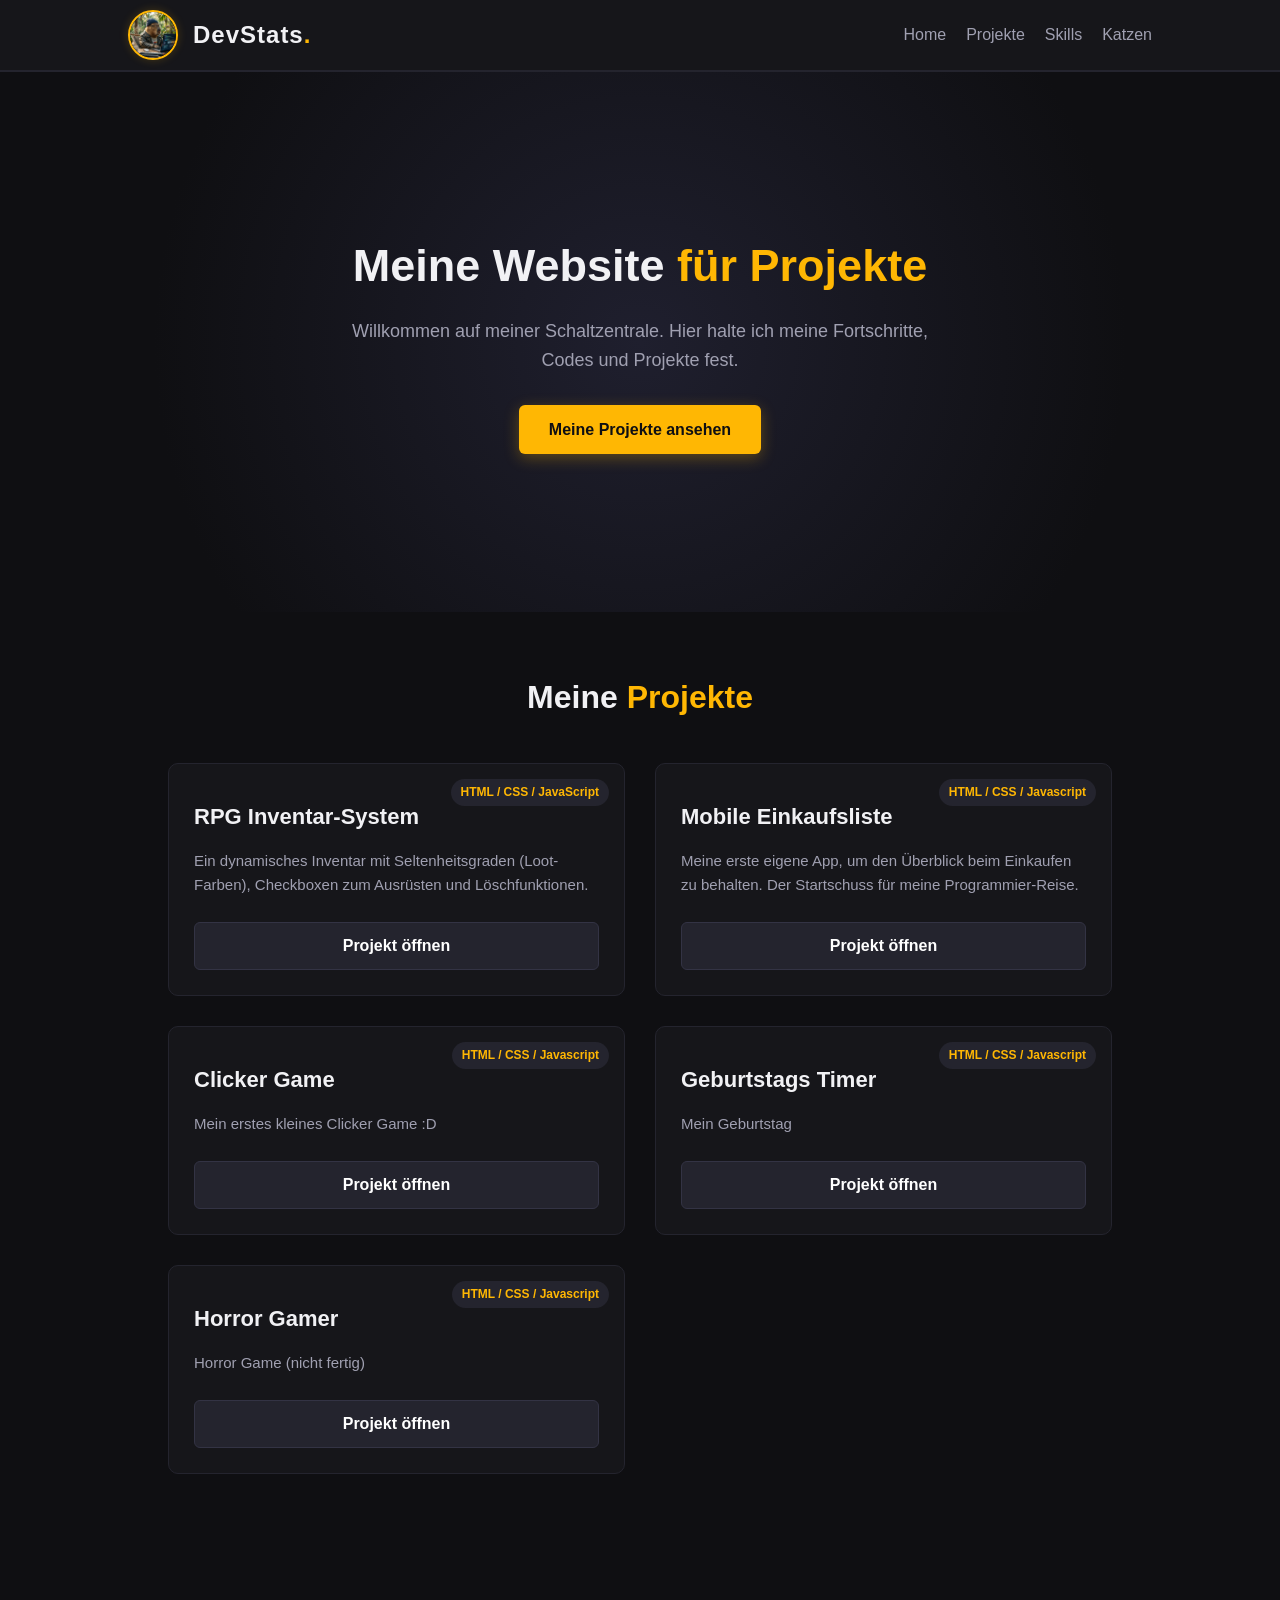
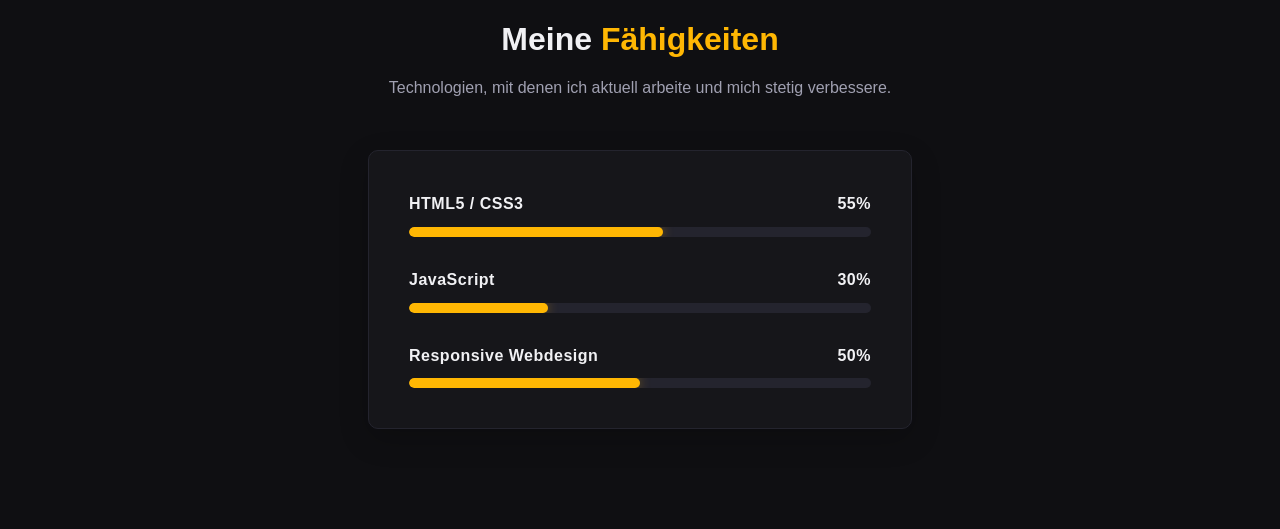
==== commit 21ce8cb5: "Add 'Horror Gamer' project card to portfolio Added a new project card for 'Horror Gamer' with a brie" ====
--- a/index.html
+++ b/index.html
@@ -73,6 +73,12 @@
                 <p>Mein Geburtstag</p>
                 <a href="timer/index.html" class="btn-link">Projekt öffnen</a>
             </div>
+             <div class="project-card">
+                <div class="card-badge">HTML / CSS / Javascript</div>
+                <h3>Horror Gamer</h3>
+                <p>Horror Game (nicht fertig)</p>
+                <a href="game/index.html" class="btn-link">Projekt öffnen</a>
+            </div>
 
         </div>
     </section>
@@ -117,4 +123,4 @@
     </section>
 
 </body>
-</html>+</html>
--- a/style.css
+++ b/style.css
@@ -16,6 +16,12 @@
     color: #f1f1f4;
     font-family: 'Segoe UI', Roboto, sans-serif;
     line-height: 1.6;
+}
+
+/* Verhindert, dass hochgeladene Bilder den Container sprengen */
+img {
+    max-width: 100%;
+    height: auto;
 }
 
 .highlight {
@@ -322,10 +328,11 @@
     color: #ffb703;
 }
 
-/* Galerie Grid */
+/* Galerie Grid (FIXIERT) */
 .gallery-grid {
     display: grid;
-    grid-template-columns: repeat(auto-fit, minmax(280px, 1fr));
+    /* auto-fill verhindert, dass sich wenige/einzelne Bilder über den gesamten Bildschirm dehnen */
+    grid-template-columns: repeat(auto-fill, minmax(260px, 1fr));
     gap: 25px;
     margin-top: 30px;
 }
@@ -337,6 +344,8 @@
     overflow: hidden;
     box-shadow: 0 5px 15px rgba(0,0,0,0.3);
     transition: transform 0.3s ease, border-color 0.3s ease;
+    display: flex;
+    flex-direction: column;
 }
 
 .gallery-card:hover {
@@ -346,10 +355,13 @@
 
 .gallery-card img {
     width: 100%;
-    height: 300px;
-    object-fit: cover;
+    height: 260px;
+    object-fit: contain; /* Zeigt das GESAMTE Bild ohne Beschneidung */
+    background-color: #0f0f12; /* Dunkler Hintergrund für eventuelle Freiräume */
+    object-position: center;
     display: block;
 }
+
 
 /* Slider Styles */
 .slider-container {
@@ -361,7 +373,7 @@
     overflow: hidden;
     border: 2px solid #ffb703;
     box-shadow: 0 0 20px rgba(255, 183, 3, 0.2);
-    background-color: #16161a; /* Dunkler Hintergrund, falls ein Bild schmaler ist */
+    background-color: #16161a;
 }
 
 .slide {
@@ -381,7 +393,7 @@
 .slide img {
     width: 100%;
     height: 100%;
-    object-fit: contain; /* Zeigt das gesamte Bild ohne Abschneiden */
+    object-fit: contain;
 }
 
 /* Badges für Ranking im Slider */
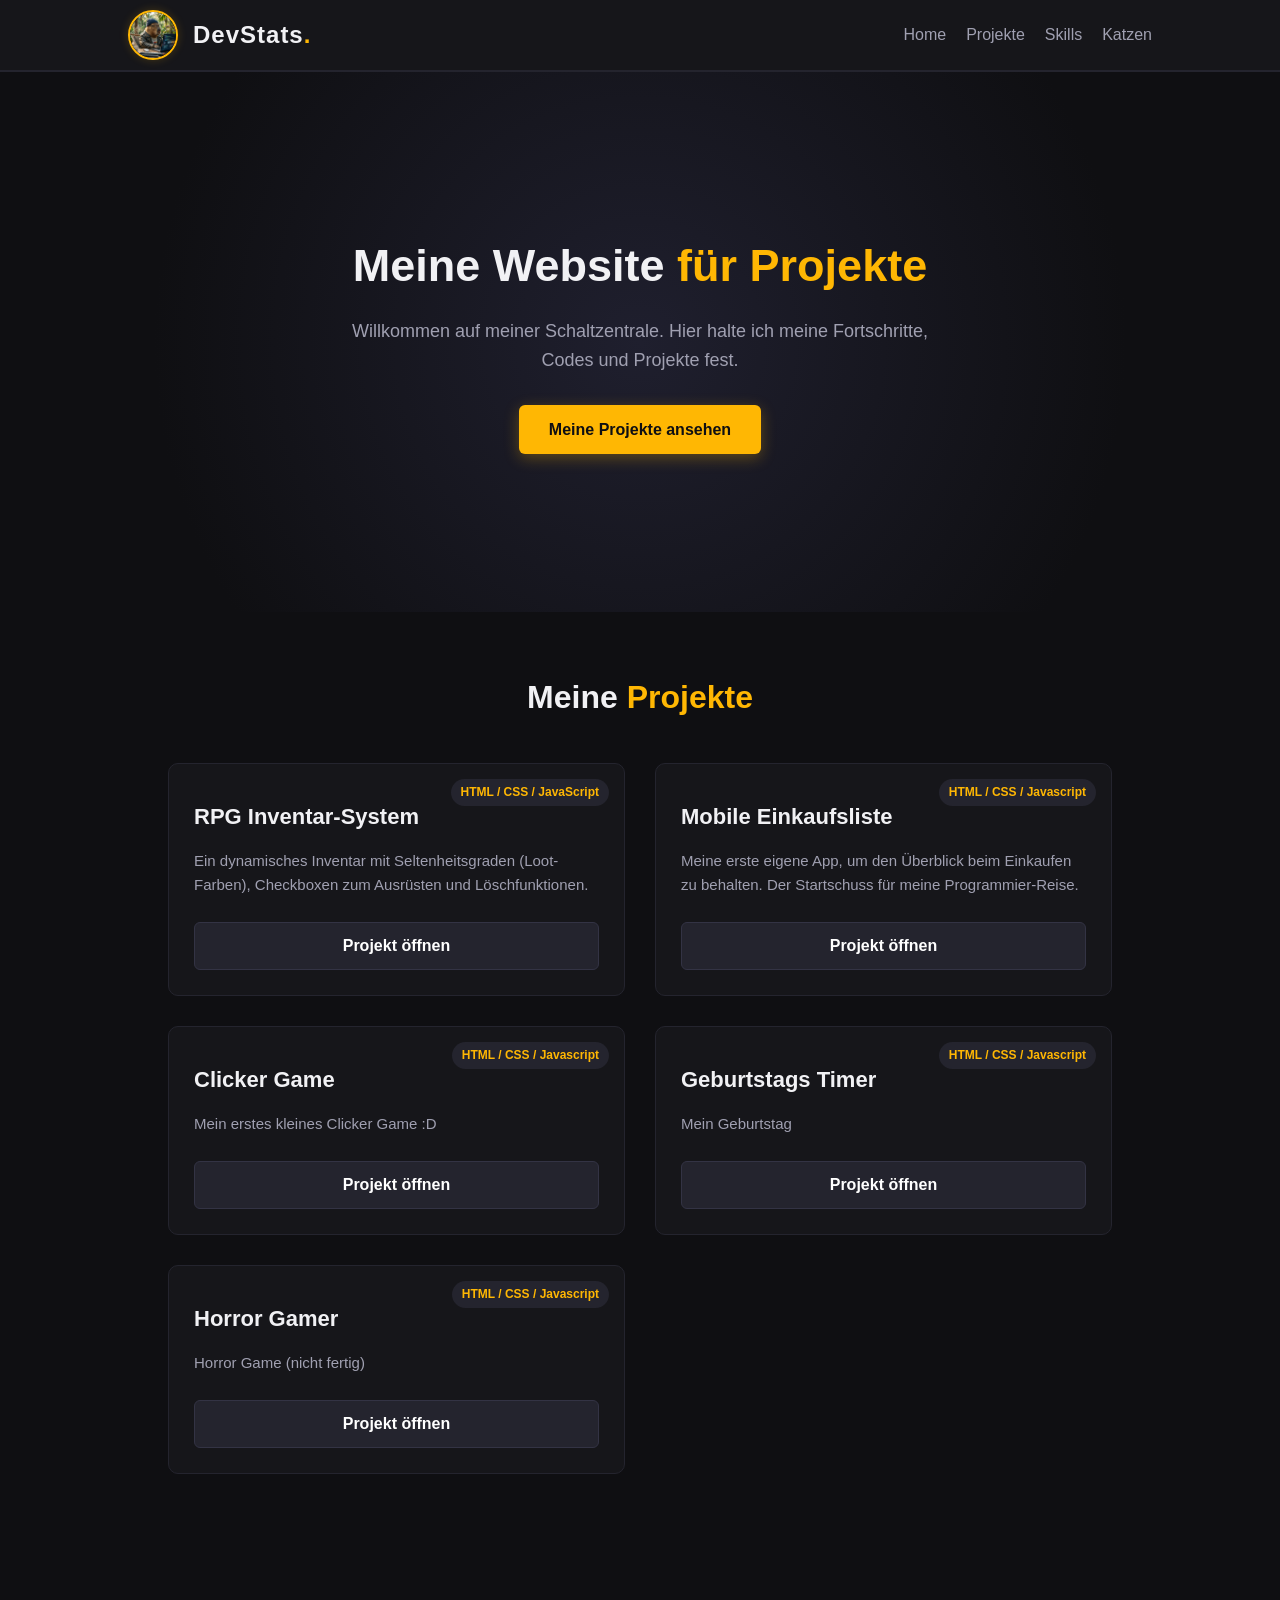
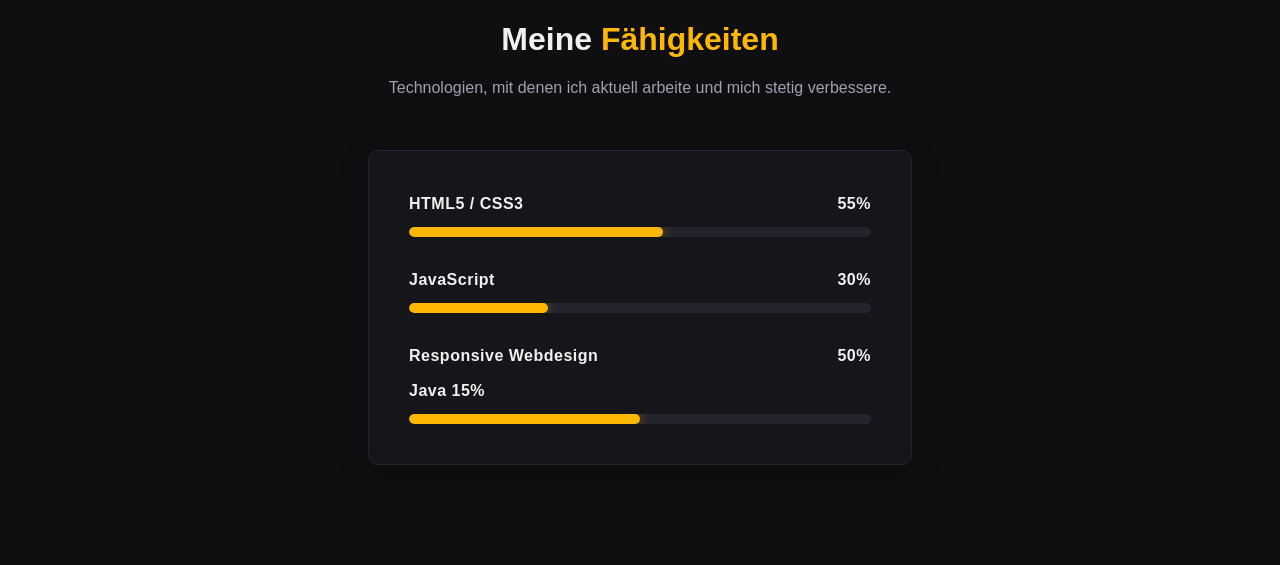
==== commit 3c4bef0c: "Update index.html" ====
--- a/index.html
+++ b/index.html
@@ -114,6 +114,11 @@
                     <span>Responsive Webdesign</span>
                     <span>50%</span>
                 </div>
+                 <div class="skill-box">
+                <div class="skill-info">
+                    <span>Java <span>
+                    <span>15%</span>
+                </div>
                 <div class="progress-bar">
                     <div class="progress-fill responsive"></div>
                 </div>
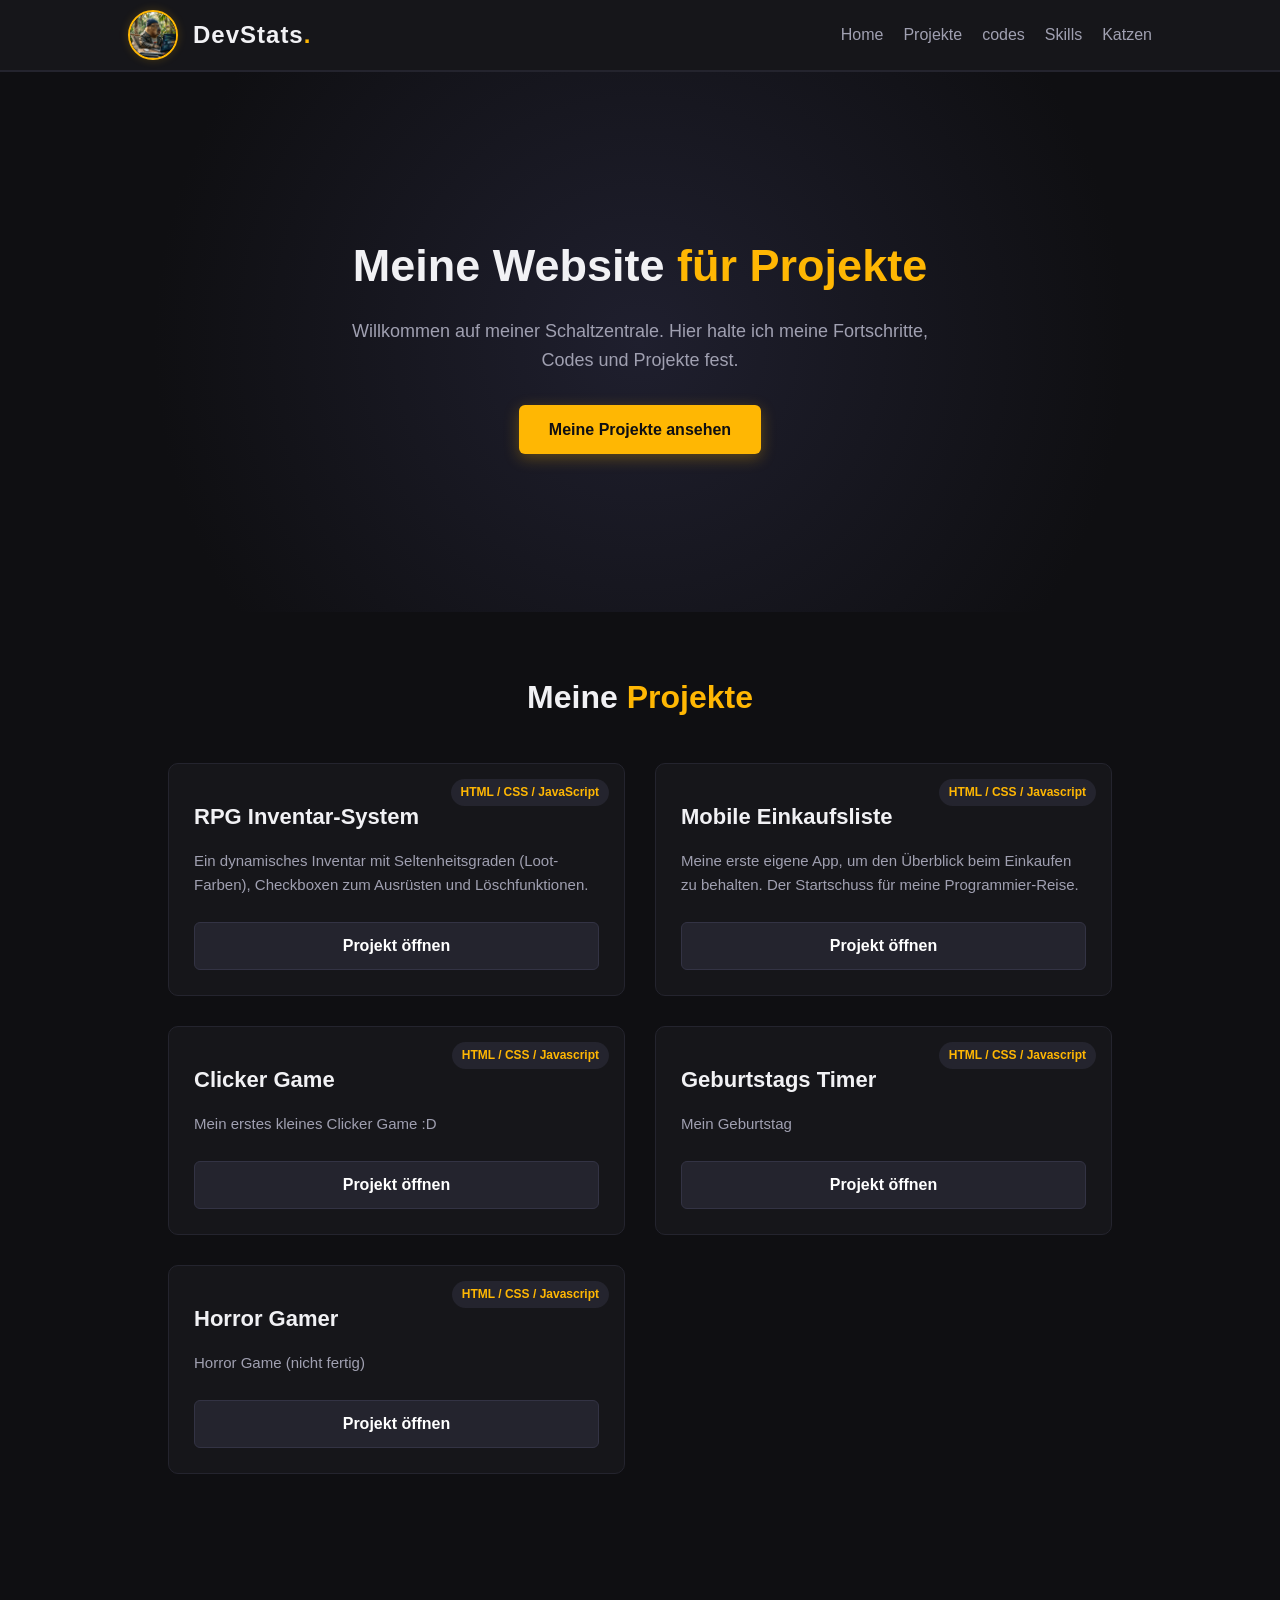
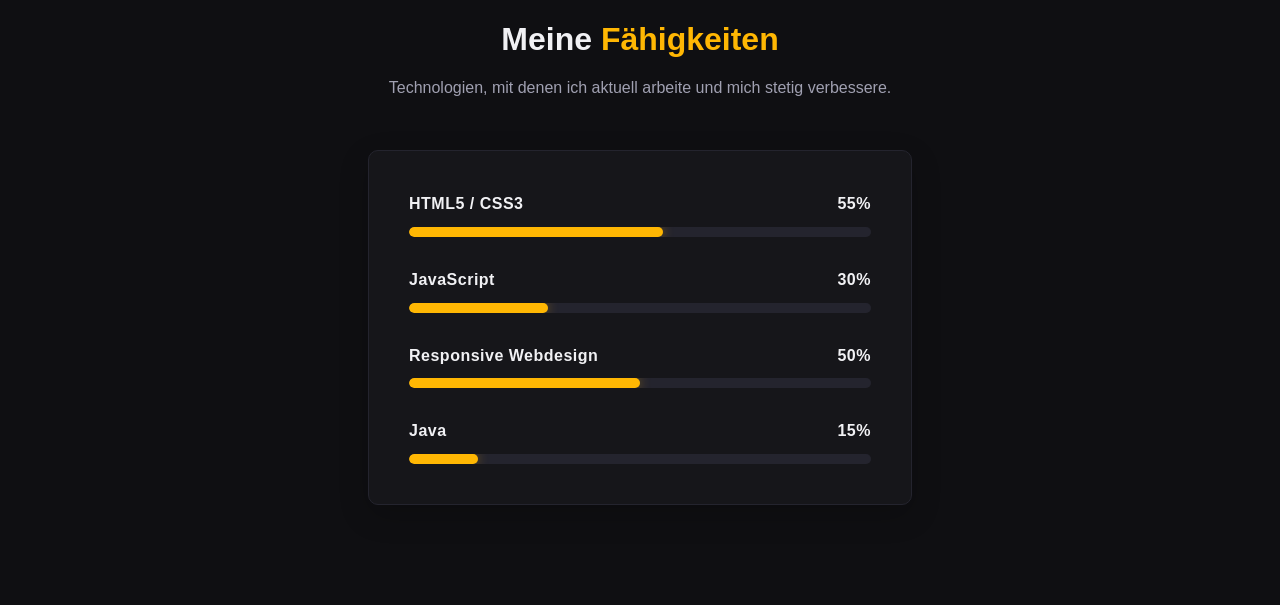
==== commit a55df56b: "Add files via upload" ====
--- a/index.html
+++ b/index.html
@@ -5,17 +5,17 @@
     <meta name="viewport" content="width=device-width, initial-scale=1.0">
     <title>Mein Entwickler Portfolio</title>
     <link rel="stylesheet" href="style.css">
+
+    <!-- Google tag (gtag.js) -->
+    <script async src="https://www.googletagmanager.com/gtag/js?id=G-N8KPRWXZYL"></script>
+    <script>
+      window.dataLayer = window.dataLayer || [];
+      function gtag(){dataLayer.push(arguments);}
+      gtag('js', new Date());
+
+      gtag('config', 'G-N8KPRWXZYL');
+    </script>
 </head>
-
-<!-- Google tag (gtag.js) -->
-<script async src="https://www.googletagmanager.com/gtag/js?id=G-N8KPRWXZYL"></script>
-<script>
-  window.dataLayer = window.dataLayer || [];
-  function gtag(){dataLayer.push(arguments);}
-  gtag('js', new Date());
-
-  gtag('config', 'G-N8KPRWXZYL');
-</script>
 
 <body>
 
@@ -28,6 +28,7 @@
         <ul class="nav-links">
             <li><a href="#home">Home</a></li>
             <li><a href="#projekte">Projekte</a></li>
+            <li><a href="codes.html">codes</a></li>
             <li><a href="#skills">Skills</a></li>
             <li><a href="galerie.html">Katzen</a></li>
         </ul>
@@ -73,7 +74,8 @@
                 <p>Mein Geburtstag</p>
                 <a href="timer/index.html" class="btn-link">Projekt öffnen</a>
             </div>
-             <div class="project-card">
+
+            <div class="project-card">
                 <div class="card-badge">HTML / CSS / Javascript</div>
                 <h3>Horror Gamer</h3>
                 <p>Horror Game (nicht fertig)</p>
@@ -114,13 +116,18 @@
                     <span>Responsive Webdesign</span>
                     <span>50%</span>
                 </div>
-                 <div class="skill-box">
+                <div class="progress-bar">
+                    <div class="progress-fill responsive"></div>
+                </div>
+            </div>
+
+            <div class="skill-box">
                 <div class="skill-info">
-                    <span>Java <span>
+                    <span>Java</span>
                     <span>15%</span>
                 </div>
                 <div class="progress-bar">
-                    <div class="progress-fill responsive"></div>
+                    <div class="progress-fill java"></div>
                 </div>
             </div>
 
@@ -128,4 +135,4 @@
     </section>
 
 </body>
-</html>
+</html>
--- a/style.css
+++ b/style.css
@@ -285,6 +285,7 @@
 .html-css { width: 55%; }
 .js       { width: 30%; }
 .responsive { width: 50%; }
+.java { width: 15%; }
 
 /* ==========================================
    KATZEN-GALERIE & SLIDER / RANKING
@@ -430,4 +431,105 @@
     font-weight: bold;
     font-size: 16px;
     border-bottom: 1px solid #24242e;
+}
+/* Äußerer Kasten für Beschreibung + Fenster */
+.code-card {
+    background: #181a1f;
+    border: 1px solid #2b2d35;
+    border-radius: 10px;
+    padding: 24px;
+    margin-bottom: 30px;
+}
+
+.code-info h3 {
+    margin: 0 0 8px 0;
+    color: #fff;
+    font-size: 1.3rem;
+}
+
+.code-info p {
+    margin: 0 0 16px 0;
+    color: #a0a6b2;
+    font-size: 0.95rem;
+    line-height: 1.5;
+}
+
+/* Fenster mit Aufklappfunktion */
+details.code-window {
+    background-color: #1e1e1e;
+    border-radius: 8px;
+    border: 1px solid #333;
+    overflow: hidden;
+}
+
+/* Leiste zum Anklicken */
+details.code-window summary.window-header {
+    background-color: #2b2b2b;
+    padding: 12px 16px;
+    display: flex;
+    align-items: center;
+    cursor: pointer;
+    user-select: none;
+    list-style: none; /* Entfernt den Standard-Browser-Pfeil */
+}
+
+/* Entfernt den Standard-Pfeil in Webkit/Safari */
+details.code-window summary::-webkit-details-marker {
+    display: none;
+}
+
+.window-buttons {
+    display: flex;
+    gap: 7px;
+}
+
+.window-buttons .btn {
+    width: 12px;
+    height: 12px;
+    border-radius: 50%;
+    display: inline-block;
+}
+
+.window-buttons .red { background-color: #ff5f56; }
+.window-buttons .yellow { background-color: #ffbd2e; }
+.window-buttons .green { background-color: #27c93f; }
+
+.window-title {
+    margin-left: 16px;
+    color: #9da5b4;
+    font-size: 0.85rem;
+    font-family: 'Consolas', monospace;
+}
+
+/* Text ganz rechts in der Titelleiste */
+.toggle-hint {
+    margin-left: auto;
+    font-size: 0.8rem;
+    color: #6c7280;
+    transition: transform 0.2s ease;
+}
+
+/* Pfeil dreht sich, wenn geöffnet */
+details[open] .toggle-hint {
+    color: #61afef;
+}
+
+/* Fenster-Inhalt mit dem Code */
+.window-body {
+    padding: 20px;
+    background-color: #1e1e1e;
+    border-top: 1px solid #2d2d2d;
+    overflow-x: auto;
+}
+
+.window-body pre {
+    margin: 0;
+}
+
+.window-body code {
+    color: #e5c07b;
+    font-family: 'Consolas', 'Courier New', monospace;
+    font-size: 0.95rem;
+    line-height: 1.6;
+    white-space: pre;
 }
